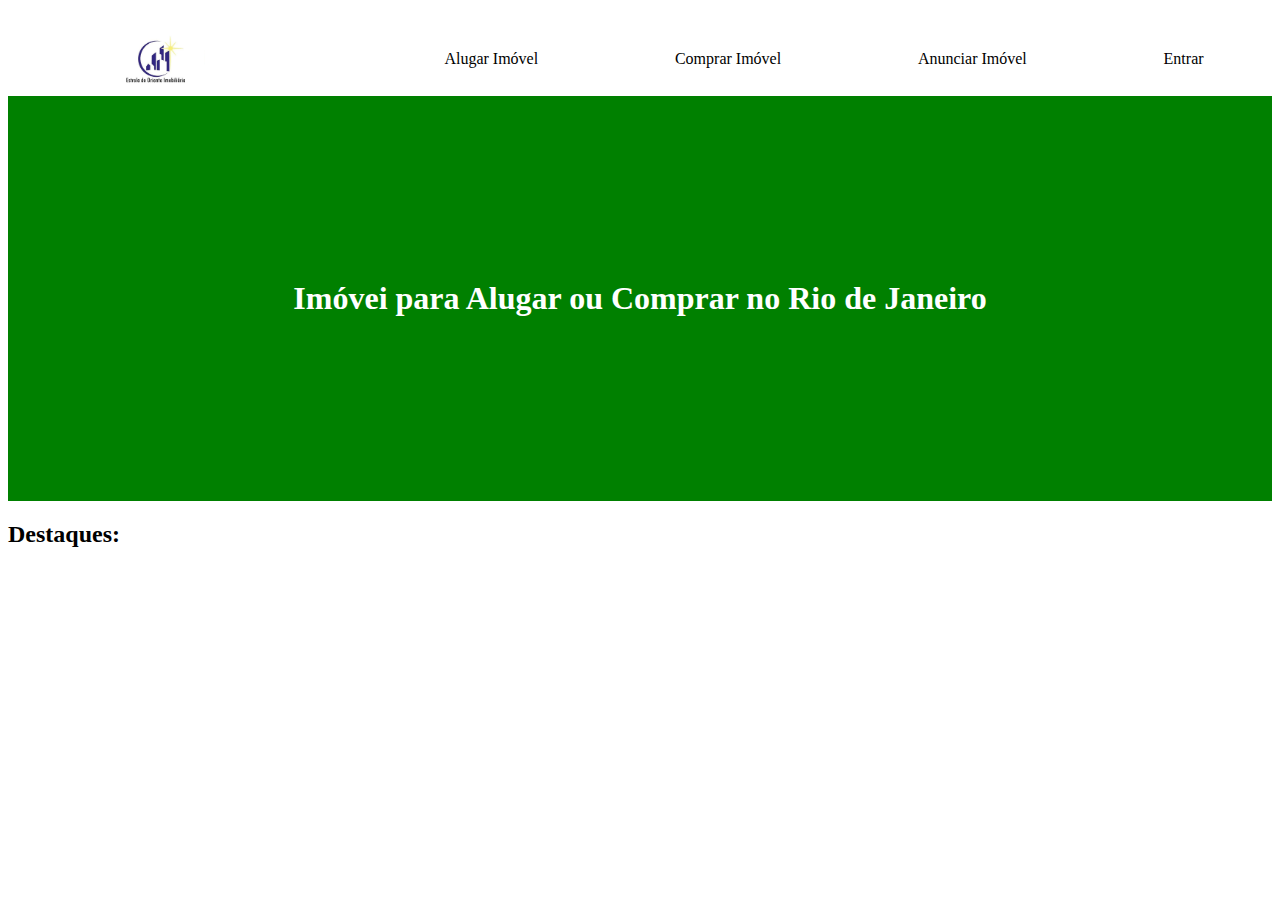
==== pagina_principal.html @ 5123bb23 "página criada" ====
<!DOCTYPE html>
<html lang="pt-br">
<head>
    <meta charset="UTF-8">
    <meta http-equiv="X-UA-Compatible" content="IE=edge">
    <meta name="viewport" content="width=device-width, initial-scale=1.0">
    <link rel="stylesheet" href="./assets/css/style.css">
    <title>Estrela do Oriente</title>
</head>
<body>
    <header>
        <img src="./assets/imagens/logo.jpeg" alt="logoMarca">
        <nav class="header-nav">
            <div class="header-nav-alugar">Alugar Imóvel</div>
            <div class="header-nav-comprar">Comprar Imóvel</div>
            <div class="header-nav-anunciar">Anunciar Imóvel</div>
            <div class="header-nav-entrar">Entrar</div>
            
        </nav>       
    </header>

    <main>
        <div class="main-folder"><h1>Imóvei para Alugar ou Comprar no Rio de Janeiro</h1></div>
        
        <div>
            <h2>Destaques:</h2>
            <div>

            </div>
        </div>



    </main>

    <footer></footer>

    <script></script>
</body>
</html>
---- assets/css/style.css ----
header{
    display: flex;
    width: 100%;
    height: 7vh;
    justify-content: space-between;
    margin-top: 3vh;
    
    margin-bottom: 0.7vh;
}

img{
    padding-left: 8vw;
}

.header-nav{
    display: flex;
    width: 70vw;
    justify-content: space-around;
    align-items: center;
}

.main-folder{
    width: 100%;
    background-color: green;
    height: 45vh;
    color: white;
    justify-content: center;
    display: flex;
    align-items: center;
}
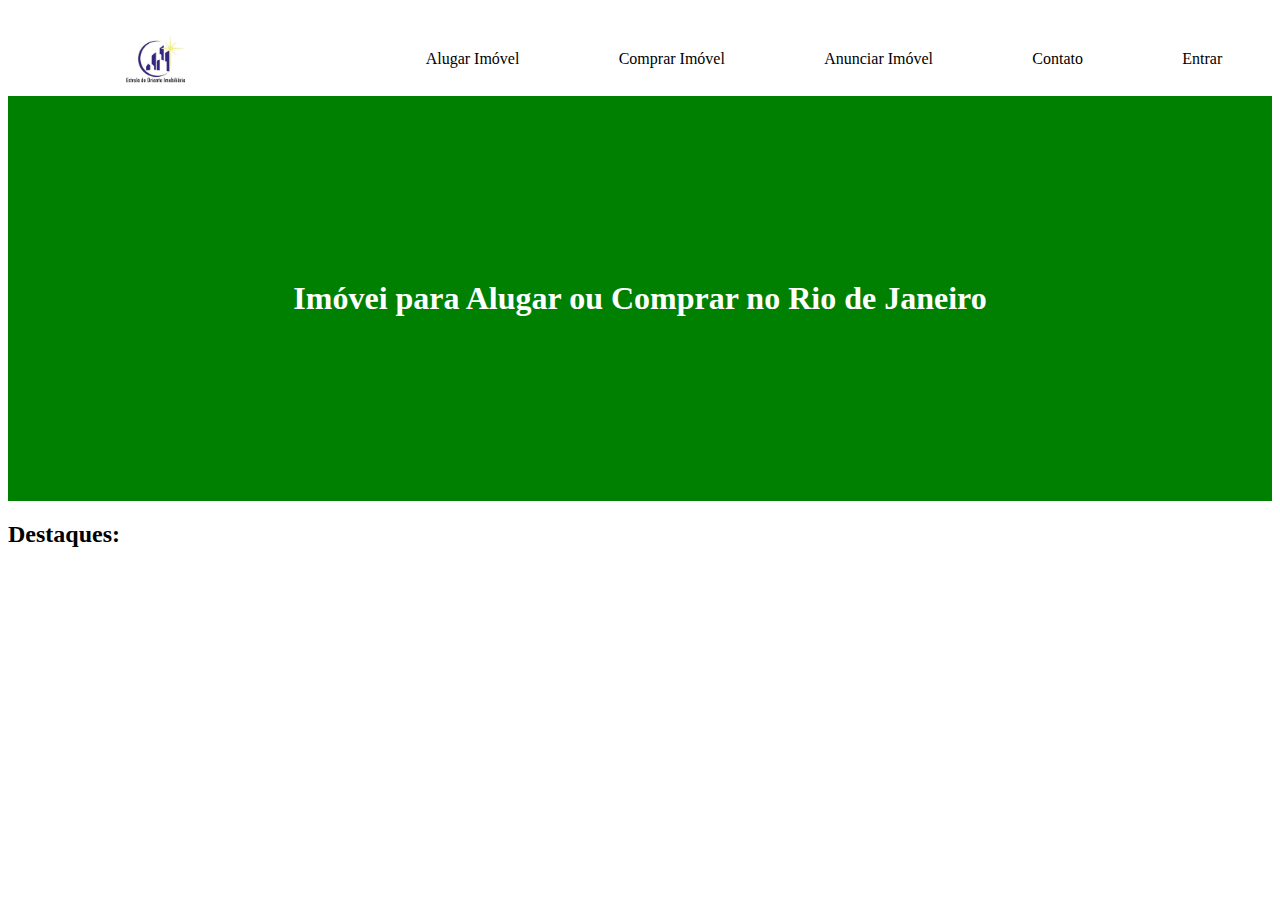
==== commit 7281d0bf: "incluido contato na nav" ====
--- a/pagina_principal.html
+++ b/pagina_principal.html
@@ -14,6 +14,7 @@
             <div class="header-nav-alugar">Alugar Imóvel</div>
             <div class="header-nav-comprar">Comprar Imóvel</div>
             <div class="header-nav-anunciar">Anunciar Imóvel</div>
+            <div class="header-nav-contato">Contato</div>
             <div class="header-nav-entrar">Entrar</div>
             
         </nav>       
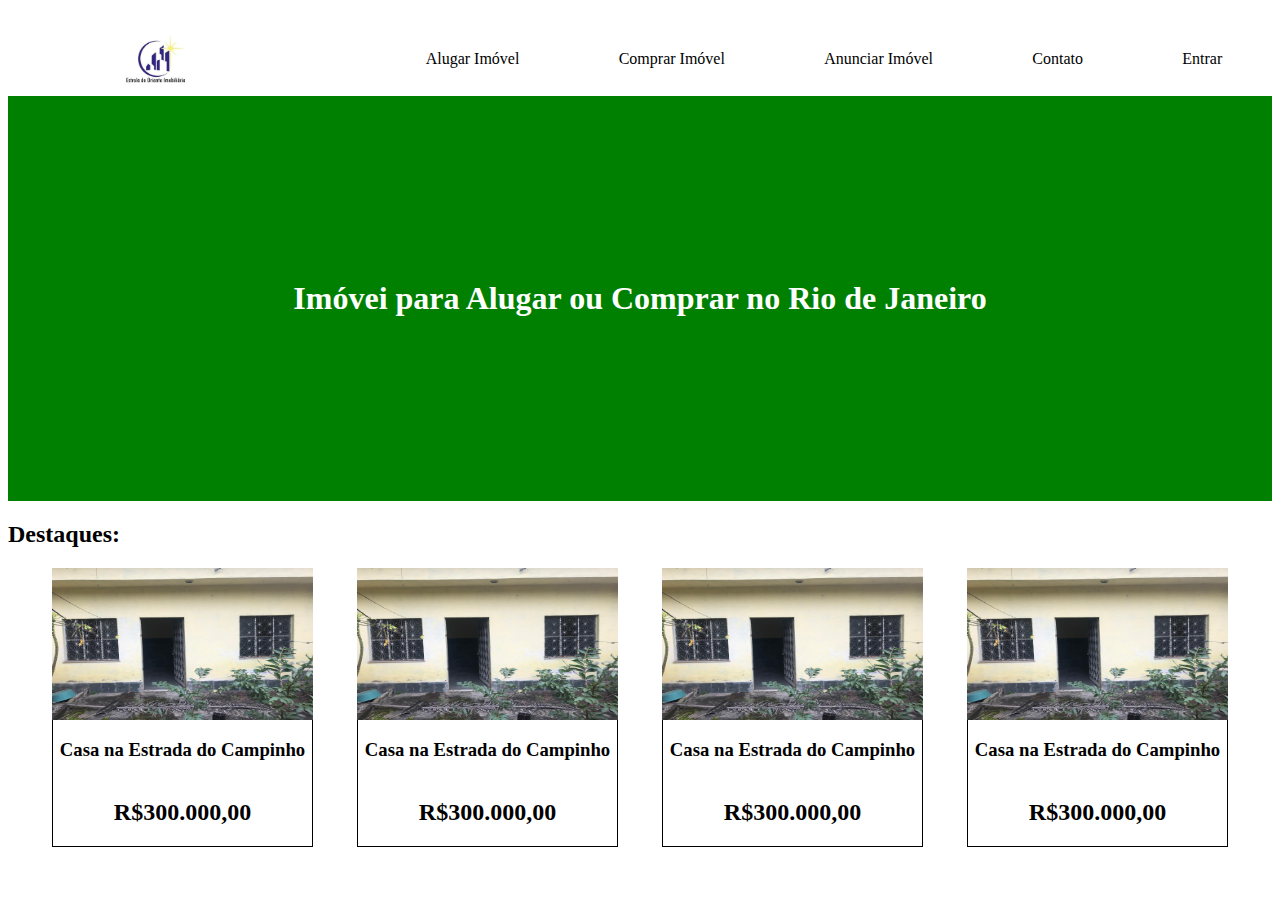
==== commit f928099f: "adicionado cards na pag principal" ====
--- a/pagina_principal.html
+++ b/pagina_principal.html
@@ -25,9 +25,11 @@
         
         <div>
             <h2>Destaques:</h2>
-            <div>
+            <section class="destaques-section">
+                           
 
-            </div>
+
+            </section>
         </div>
 
 
@@ -36,6 +38,6 @@
 
     <footer></footer>
 
-    <script></script>
+    <script type="module" src="./assets/script/script.js"></script>
 </body>
 </html>--- a/assets/css/style.css
+++ b/assets/css/style.css
@@ -27,4 +27,24 @@
     justify-content: center;
     display: flex;
     align-items: center;
+}
+
+.destaques-section{
+    display: flex;
+    justify-content: space-evenly;
+}
+
+.destaques-cardsImoveis{
+    width: 259px;
+    display: flex;
+    flex-direction: column;
+    border: solid 0.5px;
+    align-items: center;
+    border-top: none;
+}
+
+.destaques-cardsImoveis>img{
+    padding: 0;
+    height: 152px;
+    width: 261px;
 }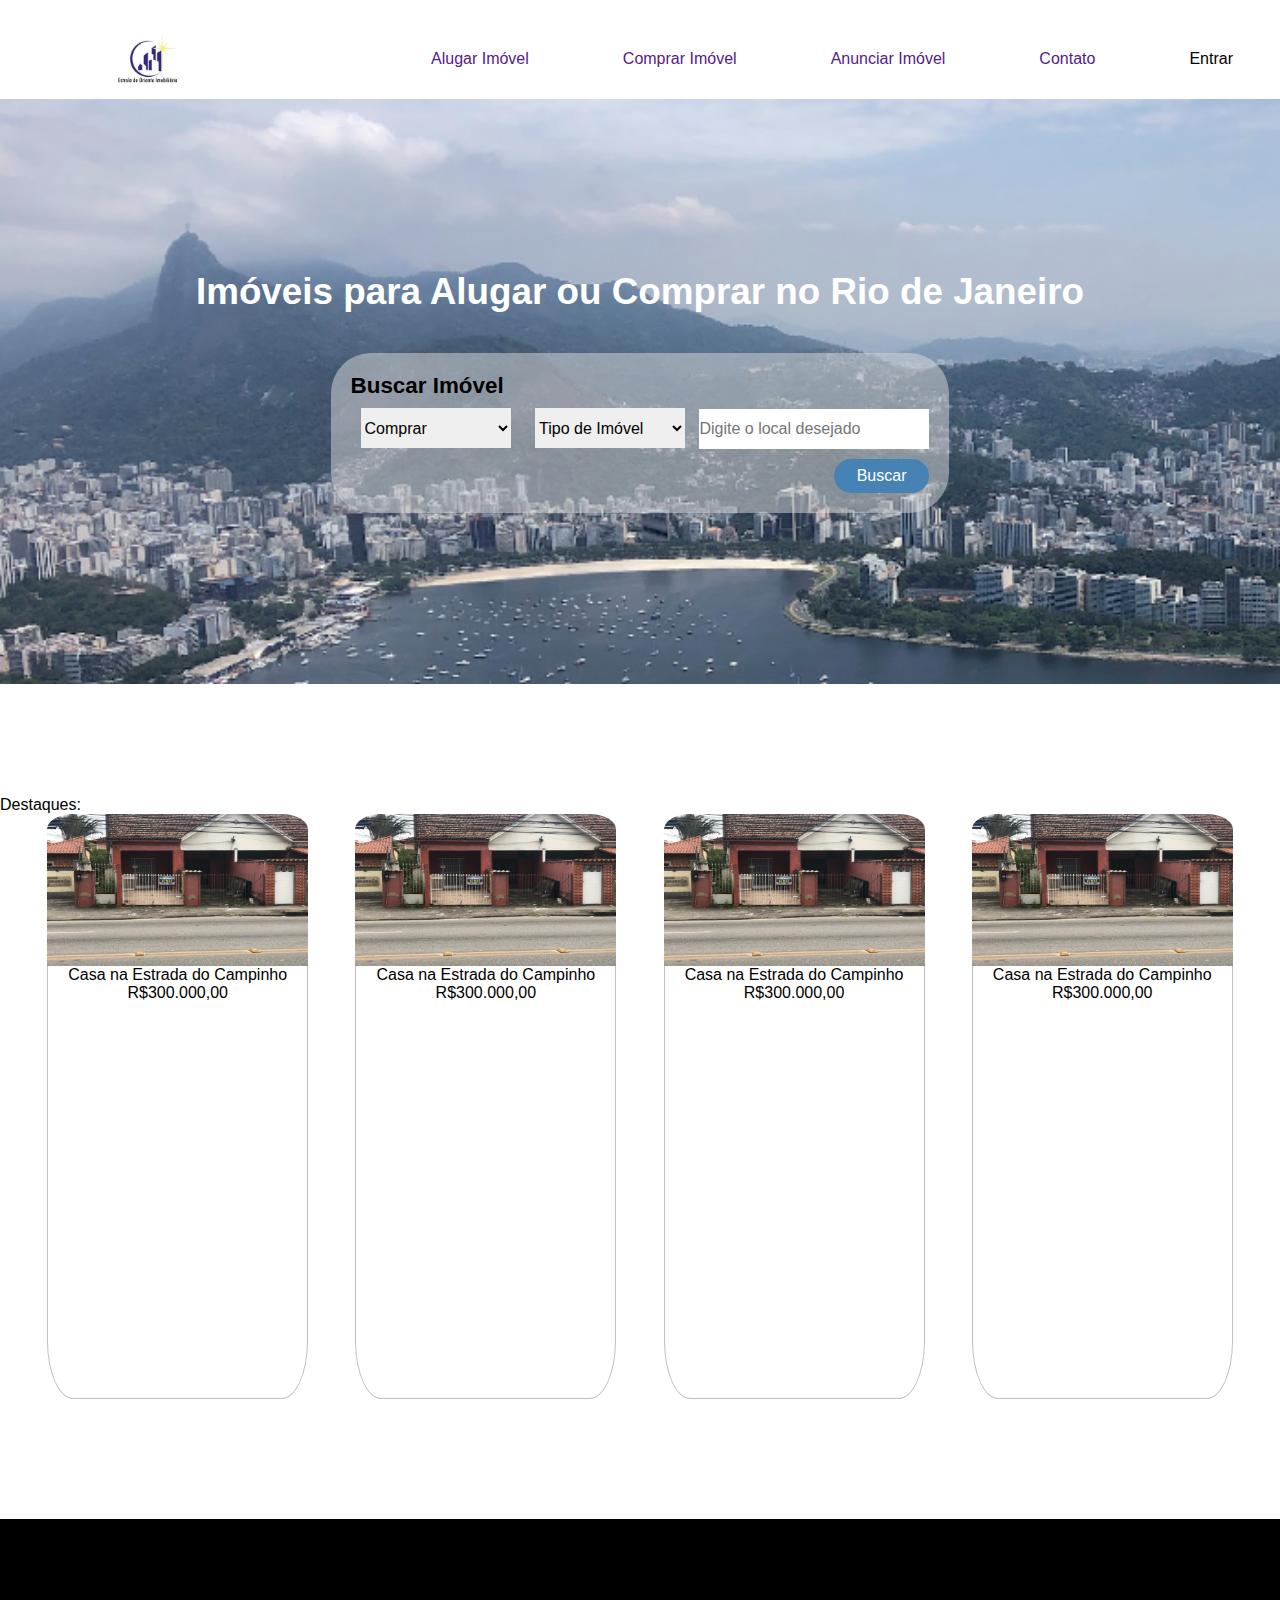
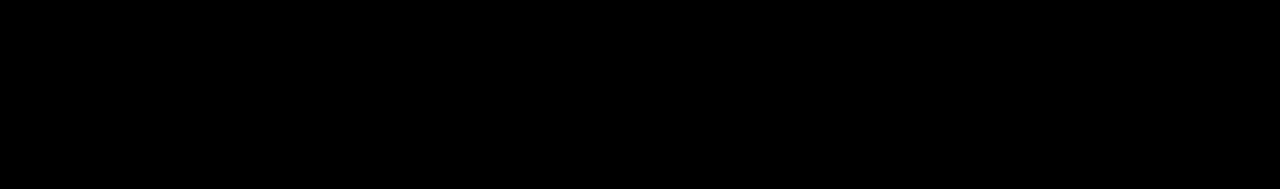
==== commit eefd6637: "feito caixa de busca" ====
--- a/pagina_principal.html
+++ b/pagina_principal.html
@@ -11,17 +11,45 @@
     <header>
         <img src="./assets/imagens/logo.jpeg" alt="logoMarca">
         <nav class="header-nav">
-            <div class="header-nav-alugar">Alugar Imóvel</div>
-            <div class="header-nav-comprar">Comprar Imóvel</div>
-            <div class="header-nav-anunciar">Anunciar Imóvel</div>
-            <div class="header-nav-contato">Contato</div>
+            <div class="header-nav-alugar"><a href="">Alugar Imóvel</a></div>
+            <div class="header-nav-comprar"><a href="">Comprar Imóvel</a></div>
+            <div class="header-nav-anunciar"><a href="">Anunciar Imóvel</a></div>
+            <div class="header-nav-contato"><a href="">Contato</a></div>
             <div class="header-nav-entrar">Entrar</div>
             
         </nav>       
     </header>
 
     <main>
-        <div class="main-folder"><h1>Imóvei para Alugar ou Comprar no Rio de Janeiro</h1></div>
+        <div class="main-folder">
+            <h1>Imóveis para Alugar ou Comprar no Rio de Janeiro</h1>
+
+            <form class="form-busca" action="">
+                <div class="form-busca-titulo">Buscar Imóvel</div>
+                <div class="form-seleçoes">
+                    <select name="negocio" id="negocio" class="form-busca-input">
+                        <option value="Comprar">Comprar</option>
+                        <option value="Alugar">Alugar</option>                    
+                    </select>
+    
+                    <select name="tipo" id="tipo" class="form-busca-input">
+                        <option value>Tipo de Imóvel</option>
+                        <option value="Casa">Casa</option>
+                        <option value="Apartamento">Apartamento</option>
+                        <option value="Loja">Loja</option>
+                        <option value="Terreno">Terreno</option>
+                        <option value="Sítio">Sítio</option>
+                                            
+                    </select>
+                    <input type="text" placeholder="Digite o local desejado" class="form-busca-input form-busca-input-text">
+                
+                </div>
+                
+                <button>Buscar</button>                
+            </form>
+        
+        
+        </div>
         
         <div>
             <h2>Destaques:</h2>
--- a/assets/css/style.css
+++ b/assets/css/style.css
@@ -1,3 +1,15 @@
+*{
+    margin: 0;
+	padding: 0;
+	border: 0;
+	font-size: 100%;
+	font: inherit;
+	vertical-align: baseline;
+    font-family: 'Franklin Gothic Medium', 'Arial Narrow', Arial, sans-serif;
+
+}
+
+
 header{
     display: flex;
     width: 100%;
@@ -5,7 +17,12 @@
     justify-content: space-between;
     margin-top: 3vh;
     
-    margin-bottom: 0.7vh;
+    margin-bottom: 1vh;
+}
+
+a{
+    list-style: none;
+    text-decoration: none;
 }
 
 img{
@@ -20,31 +37,95 @@
 }
 
 .main-folder{
-    width: 100%;
-    background-color: green;
-    height: 45vh;
+    width: 100vw;
+    background-image: url("../imagens/rj.png");
+    background-size: cover;
+    height: 65vh;
     color: white;
     justify-content: center;
     display: flex;
     align-items: center;
+    margin-bottom: 7em;
+    flex-direction: column;
 }
+
+h1{
+    font-size: 2.3em;
+    font-weight: bolder;
+    margin-bottom: 40px;
+}
+
+.form-busca{
+    display: flex;
+    flex-direction: column;
+    align-items: flex-end;
+    background: rgb(220,220,220, 0.5);
+    height: 120px;
+    justify-content: space-between;
+    padding: 20px;
+    border-radius: 40px;
+}
+
+.form-busca>div{
+    align-self: flex-start;
+    color: black;
+}
+
+.form-busca-titulo{
+    font-size: 1.4em;
+    font-weight: bold;
+}
+
+.form-seleçoes{
+    display: block;
+}
+
+.form-busca-input{
+    height: 40px;
+    width: 150px;
+    margin: 0px 10px;
+}
+
+.form-busca-input-text{
+    width: 230px;
+    margin: 0px;
+}
+
+.form-busca>button{
+    padding: 8px 23px;
+    border-radius: 20px;
+    background: #4682B4;
+    color: white;
+}
+
 
 .destaques-section{
     display: flex;
     justify-content: space-evenly;
+    height: 65vh;
 }
 
 .destaques-cardsImoveis{
     width: 259px;
     display: flex;
     flex-direction: column;
-    border: solid 0.5px;
+    border: solid 0.5px #C0C0C0;
     align-items: center;
     border-top: none;
+    border-radius: 10%;
 }
 
 .destaques-cardsImoveis>img{
     padding: 0;
     height: 152px;
     width: 261px;
+    border-top-right-radius: 10%;
+    border-top-left-radius: 10%;
+}
+
+footer{
+    height: 30vh;
+    background-color: black;
+    margin-top: 120px;
+
 }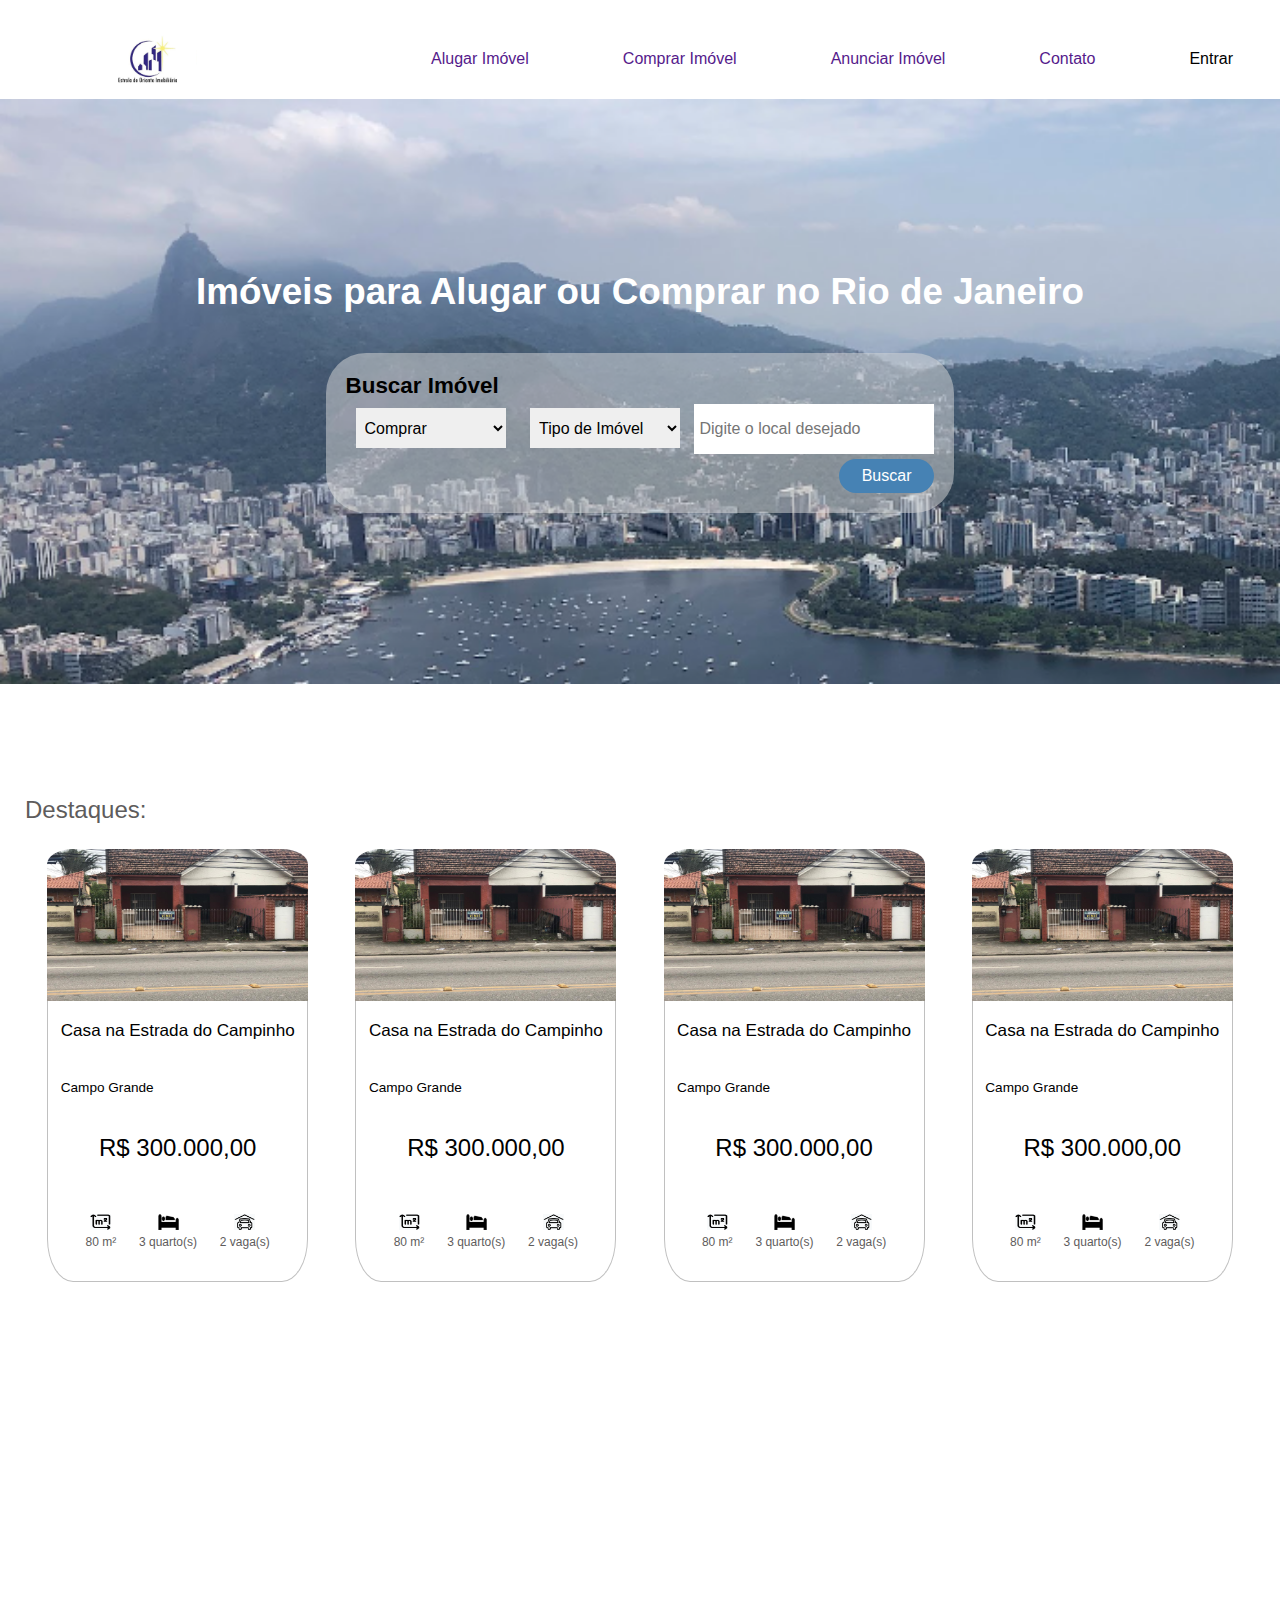
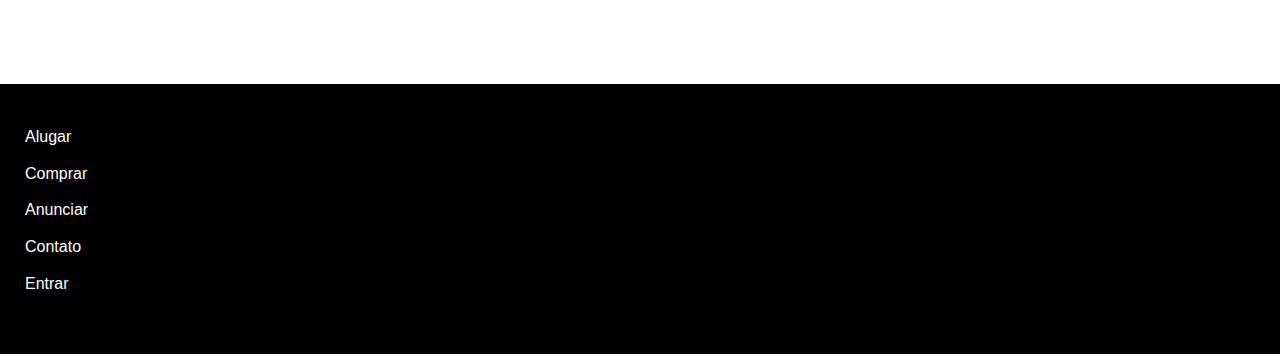
==== commit 98cf9bcd: "ajustada página principal" ====
--- a/pagina_principal.html
+++ b/pagina_principal.html
@@ -51,7 +51,7 @@
         
         </div>
         
-        <div>
+        <div class="destaques">
             <h2>Destaques:</h2>
             <section class="destaques-section">
                            
@@ -64,7 +64,15 @@
 
     </main>
 
-    <footer></footer>
+    <footer>
+        <ul>
+            <li><a href="">Alugar</a></li>
+            <li><a href="">Comprar</a></li>
+            <li><a href="">Anunciar</a></li>
+            <li><a href="">Contato</a></li>
+            <li><a href="">Entrar</a></li>
+        </ul>
+    </footer>
 
     <script type="module" src="./assets/script/script.js"></script>
 </body>
--- a/assets/css/style.css
+++ b/assets/css/style.css
@@ -6,6 +6,8 @@
 	font: inherit;
 	vertical-align: baseline;
     font-family: 'Franklin Gothic Medium', 'Arial Narrow', Arial, sans-serif;
+    list-style: none;
+    text-decoration: none;
 
 }
 
@@ -20,9 +22,8 @@
     margin-bottom: 1vh;
 }
 
-a{
-    list-style: none;
-    text-decoration: none;
+a:hover{
+    cursor: pointer;
 }
 
 img{
@@ -84,6 +85,7 @@
     height: 40px;
     width: 150px;
     margin: 0px 10px;
+    padding: 5px;
 }
 
 .form-busca-input-text{
@@ -98,11 +100,22 @@
     color: white;
 }
 
+.form-busca>button:hover{
+    cursor: pointer;
+}
+
 
 .destaques-section{
     display: flex;
     justify-content: space-evenly;
     height: 65vh;
+}
+
+.destaques>h2{
+    margin: 25px;
+    font-size: x-large;
+    color: rgb(94, 92, 92);
+
 }
 
 .destaques-cardsImoveis{
@@ -123,9 +136,71 @@
     border-top-left-radius: 10%;
 }
 
+.destaques-cardsImoveis-informaçoes{
+    display: flex;
+    flex-direction: column;
+    height: 180px;
+    justify-content: space-around;
+}
+
+.destaques-cardsImoveis-informaçoes h3{
+    font-family: sans-serif;
+    font-size: 1.07em;
+}
+
+.destaques-cardsImoveis-informaçoes p{
+    font-family: sans-serif;
+    font-size: 0.85em;
+}
+
+.destaques-cardsImoveis-informaçoes h2{
+    align-self: center;
+    font-size: x-large;
+}
+
+.destaques-cardsImoveis-caracteristicas{
+    display: flex;
+    justify-content: space-evenly;
+    width: 230px;
+    height: 100px;
+}
+
+.destaques-cardsImoveis-icones{
+    display: flex;
+    flex-direction: column;
+    justify-content: center;
+    align-items: center;
+}
+
+.destaques-cardsImoveis-icones>img{
+    height: 16px;
+    width: 21px;
+    padding: 0%;
+    margin-bottom: 5px;
+}
+
+.destaques-cardsImoveis-icones>h4{
+    font-family: sans-serif;
+    font-size: 0.75em;
+    color: rgb(94, 92, 92);
+
+}
+
 footer{
     height: 30vh;
     background-color: black;
-    margin-top: 120px;
-
+    margin-top: 250px;
+
+}
+
+footer>ul{
+    padding: 25px;
+    display: flex;
+    flex-direction: column;
+    justify-content: space-evenly;
+    height: 75%;
+}
+
+footer>ul>li>a{
+    color: white;
 }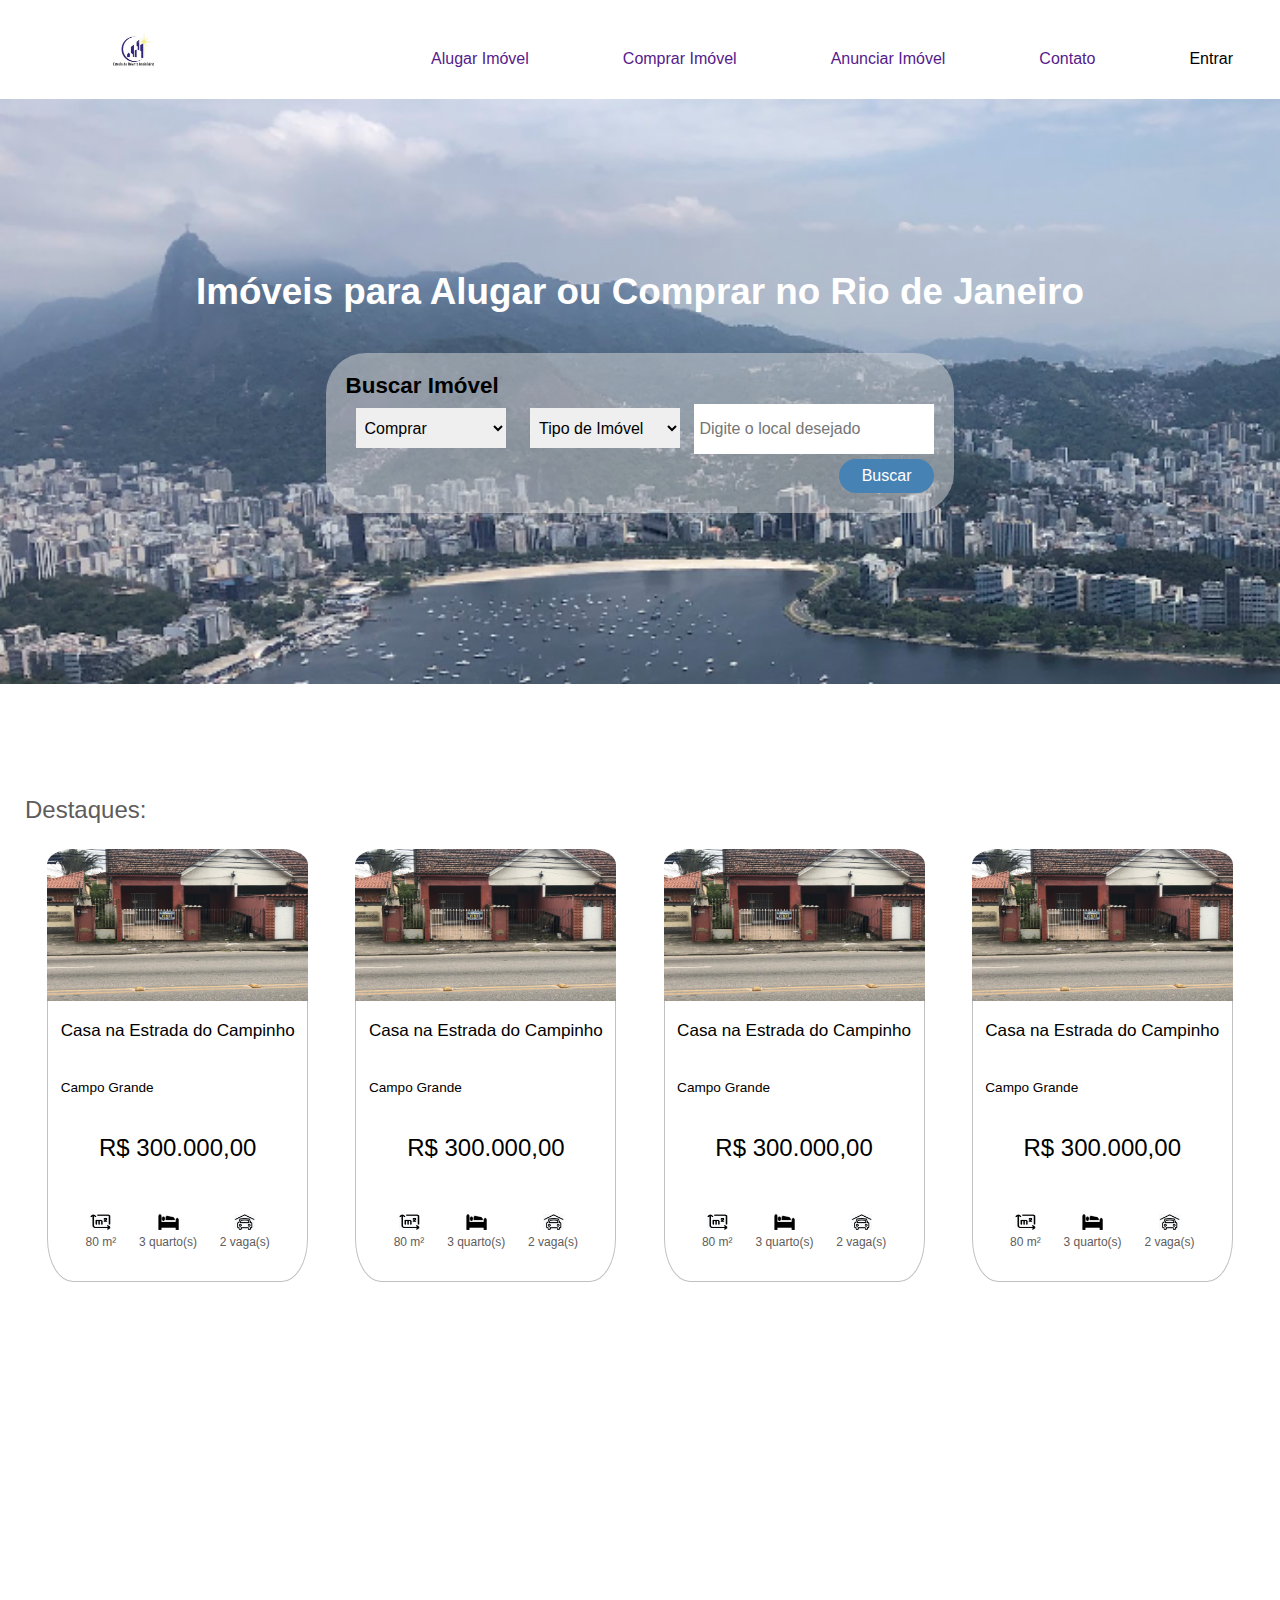
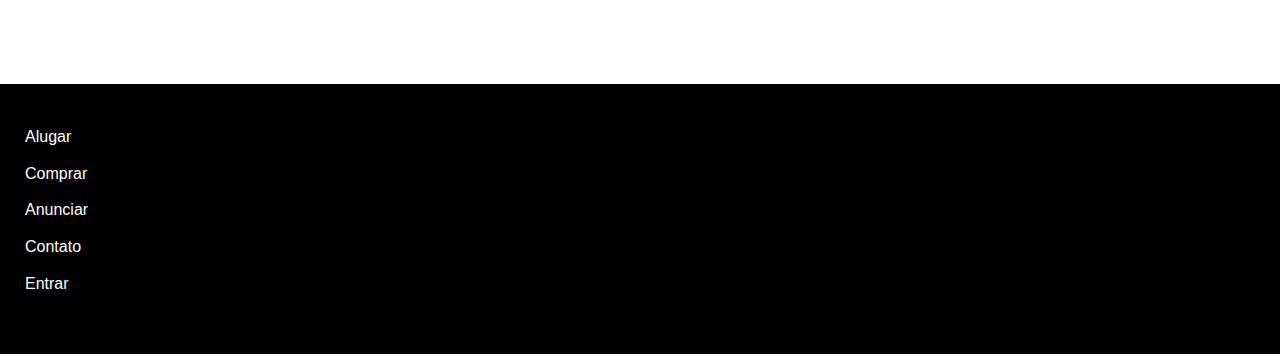
==== commit 1852e72b: "ajustado hover" ====
--- a/pagina_principal.html
+++ b/pagina_principal.html
@@ -9,7 +9,7 @@
 </head>
 <body>
     <header>
-        <img src="./assets/imagens/logo.jpeg" alt="logoMarca">
+        <a href=""><img src="./assets/imagens/logo.jpeg" alt="logoMarca"></a>
         <nav class="header-nav">
             <div class="header-nav-alugar"><a href="">Alugar Imóvel</a></div>
             <div class="header-nav-comprar"><a href="">Comprar Imóvel</a></div>
--- a/assets/css/style.css
+++ b/assets/css/style.css
@@ -26,8 +26,10 @@
     cursor: pointer;
 }
 
-img{
+header img{
     padding-left: 8vw;
+    width: 66px;
+    height: 44px;
 }
 
 .header-nav{
@@ -35,6 +37,10 @@
     width: 70vw;
     justify-content: space-around;
     align-items: center;
+}
+
+.header-nav a:hover{
+    color: #4682B4;
 }
 
 .main-folder{
@@ -128,6 +134,10 @@
     border-radius: 10%;
 }
 
+.destaques-cardsImoveis:hover{
+    box-shadow: 8px 7px 30px rgb(26, 25, 25);
+}
+
 .destaques-cardsImoveis>img{
     padding: 0;
     height: 152px;
@@ -203,4 +213,8 @@
 
 footer>ul>li>a{
     color: white;
+}
+
+footer>ul>li>a:hover{
+    color: #C0C0C0;
 }